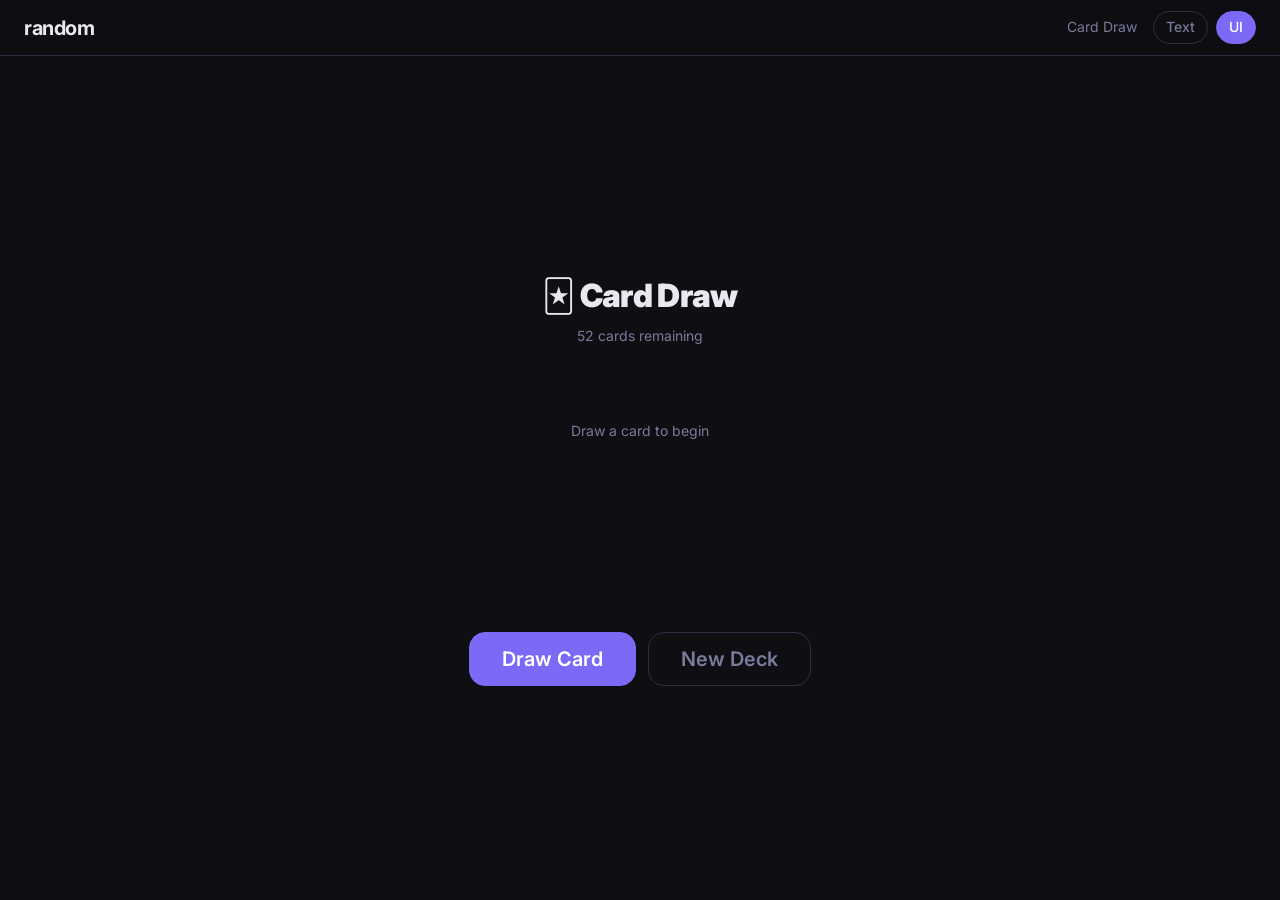
==== card/ui/index.html @ 37207c58 "feat(let-dice): init" ====
<!DOCTYPE html>
<html lang="en">
<head>
  <meta charset="UTF-8">
  <meta name="viewport" content="width=device-width, initial-scale=1.0">
  <title>Card Draw — random</title>
  <link rel="stylesheet" href="../../shared/style.css">
  <style>
    /* ---- Playing Card ---- */
    .card-hand {
      display: flex;
      align-items: flex-start;
      justify-content: center;
      min-height: 180px;
      padding: var(--space-4) 40px;
      position: relative;
    }

    .playing-card {
      width: 100px;
      height: 140px;
      background: #f8f8fa;
      border-radius: 10px;
      border: 1px solid #ddd;
      box-shadow: 0 4px 16px rgba(0,0,0,0.35);
      position: relative;
      display: flex;
      flex-direction: column;
      align-items: center;
      justify-content: center;
      font-weight: 700;
      flex-shrink: 0;
      transition: transform 0.2s;
      cursor: default;
    }

    .playing-card:not(:first-child) {
      margin-left: -36px;
    }

    .playing-card:hover {
      transform: translateY(-8px);
      z-index: 10;
    }

    .playing-card.entering {
      animation: card-enter 0.35s cubic-bezier(0.34, 1.56, 0.64, 1) both;
    }

    @keyframes card-enter {
      from { opacity: 0; transform: translateY(-30px) scale(0.9); }
      to   { opacity: 1; transform: translateY(0)    scale(1); }
    }

    .card-corner {
      position: absolute;
      display: flex;
      flex-direction: column;
      align-items: center;
      line-height: 1.1;
      font-size: 0.75rem;
    }

    .card-corner.top-left {
      top: 6px;
      left: 7px;
    }

    .card-corner.bottom-right {
      bottom: 6px;
      right: 7px;
      transform: rotate(180deg);
    }

    .card-rank {
      font-size: 0.85rem;
      font-weight: 900;
    }

    .card-center {
      font-size: 2rem;
      line-height: 1;
    }

    .playing-card.red {
      color: #dc2626;
    }

    .playing-card.black {
      color: #111;
    }

    /* Placeholder when no cards */
    .no-cards {
      color: var(--color-text-muted);
      font-size: var(--font-size-sm);
      text-align: center;
      width: 100%;
      padding: var(--space-8);
    }

    /* Remaining count */
    .deck-info {
      font-size: var(--font-size-sm);
      color: var(--color-text-muted);
      text-align: center;
    }
  </style>
</head>
<body>

  <div id="nav-placeholder" data-tool="card" data-mode="ui"></div>
  <script src="../../shared/nav.js"></script>

  <main class="page" style="gap:var(--space-6);">

    <div class="tool-header animate-reveal">
      <h1>🃏 Card Draw</h1>
      <p id="deckInfo" class="deck-info">52 cards remaining</p>
    </div>

    <!-- Hand display -->
    <div class="card-hand animate-reveal" id="cardHand">
      <div class="no-cards">Draw a card to begin</div>
    </div>

    <!-- Last drawn -->
    <div class="result-display animate-reveal" id="lastDrawn"
         style="font-size:clamp(1.2rem,4vw,2rem);text-align:center;min-height:2rem;"
         aria-live="polite"></div>

    <!-- Buttons -->
    <div style="display:flex;gap:var(--space-3);" class="animate-reveal">
      <button id="drawBtn"  class="btn btn-primary btn-large">Draw Card</button>
      <button id="resetBtn" class="btn btn-ghost btn-large">New Deck</button>
    </div>

  </main>

  <script>
    const RANKS  = ['A','2','3','4','5','6','7','8','9','10','J','Q','K'];
    const RANKS_FULL = ['Ace','2','3','4','5','6','7','8','9','10','Jack','Queen','King'];
    const SUITS  = [
      { name: 'Spades',   sym: '♠', color: 'black' },
      { name: 'Hearts',   sym: '♥', color: 'red'   },
      { name: 'Diamonds', sym: '♦', color: 'red'   },
      { name: 'Clubs',    sym: '♣', color: 'black' },
    ];

    let deck   = [];
    let hand   = [];

    const handEl     = document.getElementById('cardHand');
    const drawBtn    = document.getElementById('drawBtn');
    const resetBtn   = document.getElementById('resetBtn');
    const lastDrawn  = document.getElementById('lastDrawn');
    const deckInfo   = document.getElementById('deckInfo');

    function shuffle(arr) {
      for (let i = arr.length - 1; i > 0; i--) {
        const j = Math.floor(Math.random() * (i + 1));
        [arr[i], arr[j]] = [arr[j], arr[i]];
      }
      return arr;
    }

    function newDeck() {
      deck = [];
      for (const suit of SUITS) {
        for (let r = 0; r < RANKS.length; r++) {
          deck.push({ rank: RANKS[r], rankFull: RANKS_FULL[r], suit });
        }
      }
      shuffle(deck);
      hand = [];
      renderHand();
      updateUI();
    }

    function renderHand() {
      if (hand.length === 0) {
        handEl.innerHTML = '<div class="no-cards">Draw a card to begin</div>';
        return;
      }
      handEl.innerHTML = '';
      hand.forEach((card, i) => {
        const el = document.createElement('div');
        el.className = `playing-card ${card.suit.color}`;
        if (i === hand.length - 1) el.classList.add('entering');
        el.innerHTML = `
          <div class="card-corner top-left">
            <span class="card-rank">${card.rank}</span>
            <span>${card.suit.sym}</span>
          </div>
          <div class="card-center">${card.suit.sym}</div>
          <div class="card-corner bottom-right">
            <span class="card-rank">${card.rank}</span>
            <span>${card.suit.sym}</span>
          </div>
        `;
        handEl.appendChild(el);
      });
    }

    function updateUI() {
      deckInfo.textContent = `${deck.length} card${deck.length !== 1 ? 's' : ''} remaining`;
      const maxHand = 5;
      if (deck.length === 0) {
        drawBtn.textContent = 'Deck empty!';
        drawBtn.disabled = true;
      } else if (hand.length >= maxHand) {
        drawBtn.textContent = 'Hand full — New Deck';
        drawBtn.disabled = false;
        drawBtn.onclick = () => { newDeck(); drawBtn.onclick = draw; };
      } else {
        drawBtn.textContent = 'Draw Card';
        drawBtn.disabled = false;
        drawBtn.onclick = draw;
      }
    }

    function draw() {
      if (deck.length === 0) return;
      if (hand.length >= 5) { newDeck(); return; }

      const card = deck.pop();
      hand.push(card);
      renderHand();

      lastDrawn.style.color = card.suit.color === 'red'
        ? 'var(--color-danger)'
        : 'var(--color-text)';
      lastDrawn.classList.remove('animate-reveal');
      void lastDrawn.offsetWidth;
      lastDrawn.classList.add('animate-reveal');
      lastDrawn.textContent = `${card.rankFull} of ${card.suit.name}`;

      updateUI();
    }

    drawBtn.addEventListener('click', draw);
    resetBtn.addEventListener('click', () => { newDeck(); });

    newDeck();
  </script>

</body>
</html>
---- shared/style.css ----
/* =============================================
   random — shared design system
   Dark-only theme
   ============================================= */

@import url('https://fonts.googleapis.com/css2?family=Inter:wght@400;500;700;900&display=swap');

/* ---- CSS Custom Properties ---- */
:root {
  --color-bg:           #0f0f13;
  --color-surface:      #1a1a24;
  --color-surface-2:    #252535;
  --color-border:       #2e2e42;
  --color-accent:       #7c6af7;
  --color-accent-glow:  rgba(124, 106, 247, 0.25);
  --color-accent-2:     #f7a26a;
  --color-text:         #e8e8f0;
  --color-text-muted:   #7a7a9a;
  --color-success:      #6af7a2;
  --color-warning:      #f7e76a;
  --color-danger:       #f76a6a;

  --space-1: 0.25rem;
  --space-2: 0.5rem;
  --space-3: 0.75rem;
  --space-4: 1rem;
  --space-6: 1.5rem;
  --space-8: 2rem;
  --space-12: 3rem;
  --space-16: 4rem;

  --radius-sm: 6px;
  --radius-md: 12px;
  --radius-lg: 16px;
  --radius-full: 9999px;

  --font-size-xs:   0.75rem;
  --font-size-sm:   0.875rem;
  --font-size-base: 1rem;
  --font-size-lg:   1.25rem;
  --font-size-xl:   1.5rem;
  --font-size-2xl:  2rem;
  --font-size-3xl:  3rem;
  --font-size-hero: clamp(3rem, 10vw, 6rem);
}

/* ---- Reset & Base ---- */
*, *::before, *::after {
  box-sizing: border-box;
  margin: 0;
  padding: 0;
}

html {
  font-size: 16px;
  -webkit-font-smoothing: antialiased;
}

body {
  font-family: 'Inter', system-ui, -apple-system, sans-serif;
  background: var(--color-bg);
  color: var(--color-text);
  line-height: 1.6;
  min-height: 100vh;
}

a {
  color: var(--color-accent);
  text-decoration: none;
}

a:hover {
  text-decoration: underline;
}

/* ---- Navigation Bar ---- */
.nav-bar {
  position: sticky;
  top: 0;
  z-index: 100;
  height: 56px;
  background: rgba(15, 15, 19, 0.85);
  backdrop-filter: blur(12px);
  -webkit-backdrop-filter: blur(12px);
  border-bottom: 1px solid var(--color-border);
  display: flex;
  align-items: center;
  padding: 0 var(--space-6);
  gap: var(--space-4);
}

.nav-logo {
  font-weight: 700;
  font-size: var(--font-size-lg);
  color: var(--color-text);
  letter-spacing: -0.02em;
  margin-right: auto;
}

.nav-logo:hover {
  text-decoration: none;
  color: var(--color-accent);
}

.nav-tool {
  font-size: var(--font-size-sm);
  color: var(--color-text-muted);
  display: none;
}

@media (min-width: 480px) {
  .nav-tool { display: block; }
}

.nav-links {
  display: flex;
  gap: var(--space-2);
}

.nav-link {
  font-size: var(--font-size-sm);
  font-weight: 500;
  padding: var(--space-1) var(--space-3);
  border-radius: var(--radius-full);
  border: 1px solid var(--color-border);
  color: var(--color-text-muted);
  transition: all 0.2s;
}

.nav-link:hover {
  border-color: var(--color-accent);
  color: var(--color-text);
  text-decoration: none;
}

.nav-link--active {
  background: var(--color-accent);
  border-color: var(--color-accent);
  color: #fff;
}

.nav-link--active:hover {
  color: #fff;
}

/* ---- Buttons ---- */
.btn {
  display: inline-flex;
  align-items: center;
  justify-content: center;
  gap: var(--space-2);
  padding: var(--space-3) var(--space-6);
  border-radius: var(--radius-md);
  border: 1px solid transparent;
  font-size: var(--font-size-base);
  font-weight: 600;
  font-family: inherit;
  cursor: pointer;
  transition: all 0.2s;
  line-height: 1;
  white-space: nowrap;
}

.btn:disabled {
  opacity: 0.45;
  cursor: not-allowed;
  transform: none !important;
  box-shadow: none !important;
}

.btn-primary {
  background: var(--color-accent);
  color: #fff;
  border-color: var(--color-accent);
}

.btn-primary:hover:not(:disabled) {
  filter: brightness(1.15);
  transform: translateY(-2px);
  box-shadow: 0 6px 20px var(--color-accent-glow);
}

.btn-primary:active:not(:disabled) {
  transform: translateY(0);
  box-shadow: none;
}

.btn-ghost {
  background: transparent;
  color: var(--color-text-muted);
  border-color: var(--color-border);
}

.btn-ghost:hover:not(:disabled) {
  border-color: var(--color-accent);
  color: var(--color-text);
  background: var(--color-surface);
}

.btn-large {
  font-size: var(--font-size-lg);
  padding: var(--space-4) var(--space-8);
  border-radius: var(--radius-lg);
}

/* ---- Cards ---- */
.card {
  background: var(--color-surface);
  border: 1px solid var(--color-border);
  border-radius: var(--radius-lg);
  padding: var(--space-8);
}

/* ---- Result Display ---- */
.result-display {
  font-size: var(--font-size-hero);
  font-weight: 900;
  color: var(--color-accent);
  letter-spacing: -0.03em;
  line-height: 1;
  text-align: center;
}

/* ---- Badge ---- */
.badge {
  display: inline-flex;
  align-items: center;
  font-size: var(--font-size-xs);
  font-weight: 500;
  padding: var(--space-1) var(--space-3);
  border-radius: var(--radius-full);
  background: var(--color-surface-2);
  color: var(--color-text-muted);
  border: 1px solid var(--color-border);
}

/* ---- Layout Helpers ---- */
.page {
  max-width: 640px;
  margin: 0 auto;
  padding: var(--space-8) var(--space-6);
  display: flex;
  flex-direction: column;
  align-items: center;
  gap: var(--space-6);
  min-height: calc(100vh - 56px);
  justify-content: center;
}

.page-wide {
  max-width: 960px;
  margin: 0 auto;
  padding: var(--space-8) var(--space-6);
}

/* ---- Animations ---- */
@keyframes fadeInUp {
  from {
    opacity: 0;
    transform: translateY(16px);
  }
  to {
    opacity: 1;
    transform: translateY(0);
  }
}

@keyframes spin {
  to { transform: rotate(360deg); }
}

.animate-reveal {
  animation: fadeInUp 0.4s ease-out both;
}

/* ---- History list ---- */
.history-list {
  list-style: none;
  display: flex;
  flex-wrap: wrap;
  gap: var(--space-2);
  justify-content: center;
}

.history-list li {
  font-family: 'Courier New', monospace;
  font-size: var(--font-size-sm);
  color: var(--color-text-muted);
  background: var(--color-surface-2);
  padding: var(--space-1) var(--space-3);
  border-radius: var(--radius-full);
  border: 1px solid var(--color-border);
}

/* ---- Divider ---- */
.divider {
  width: 100%;
  height: 1px;
  background: var(--color-border);
}

/* ---- Input ---- */
input[type="range"] {
  -webkit-appearance: none;
  appearance: none;
  width: 100%;
  height: 6px;
  background: var(--color-surface-2);
  border-radius: var(--radius-full);
  outline: none;
}

input[type="range"]::-webkit-slider-thumb {
  -webkit-appearance: none;
  appearance: none;
  width: 18px;
  height: 18px;
  border-radius: 50%;
  background: var(--color-accent);
  cursor: pointer;
  box-shadow: 0 0 0 3px var(--color-accent-glow);
}

input[type="number"],
input[type="text"],
textarea {
  background: var(--color-surface-2);
  border: 1px solid var(--color-border);
  border-radius: var(--radius-sm);
  color: var(--color-text);
  font-family: inherit;
  font-size: var(--font-size-sm);
  padding: var(--space-2) var(--space-3);
  outline: none;
  transition: border-color 0.2s;
}

input[type="number"]:focus,
input[type="text"]:focus,
textarea:focus {
  border-color: var(--color-accent);
}

/* ---- Checkbox ---- */
input[type="checkbox"] {
  accent-color: var(--color-accent);
  width: 16px;
  height: 16px;
  cursor: pointer;
}

/* ---- Select ---- */
select {
  background: var(--color-surface-2);
  border: 1px solid var(--color-border);
  border-radius: var(--radius-sm);
  color: var(--color-text);
  font-family: inherit;
  font-size: var(--font-size-sm);
  padding: var(--space-2) var(--space-3);
  outline: none;
  cursor: pointer;
}

select:focus {
  border-color: var(--color-accent);
}

/* ---- Tool page header ---- */
.tool-header {
  text-align: center;
}

.tool-header h1 {
  font-size: var(--font-size-2xl);
  font-weight: 900;
  letter-spacing: -0.02em;
  margin-bottom: var(--space-1);
}

.tool-header p {
  color: var(--color-text-muted);
  font-size: var(--font-size-sm);
}
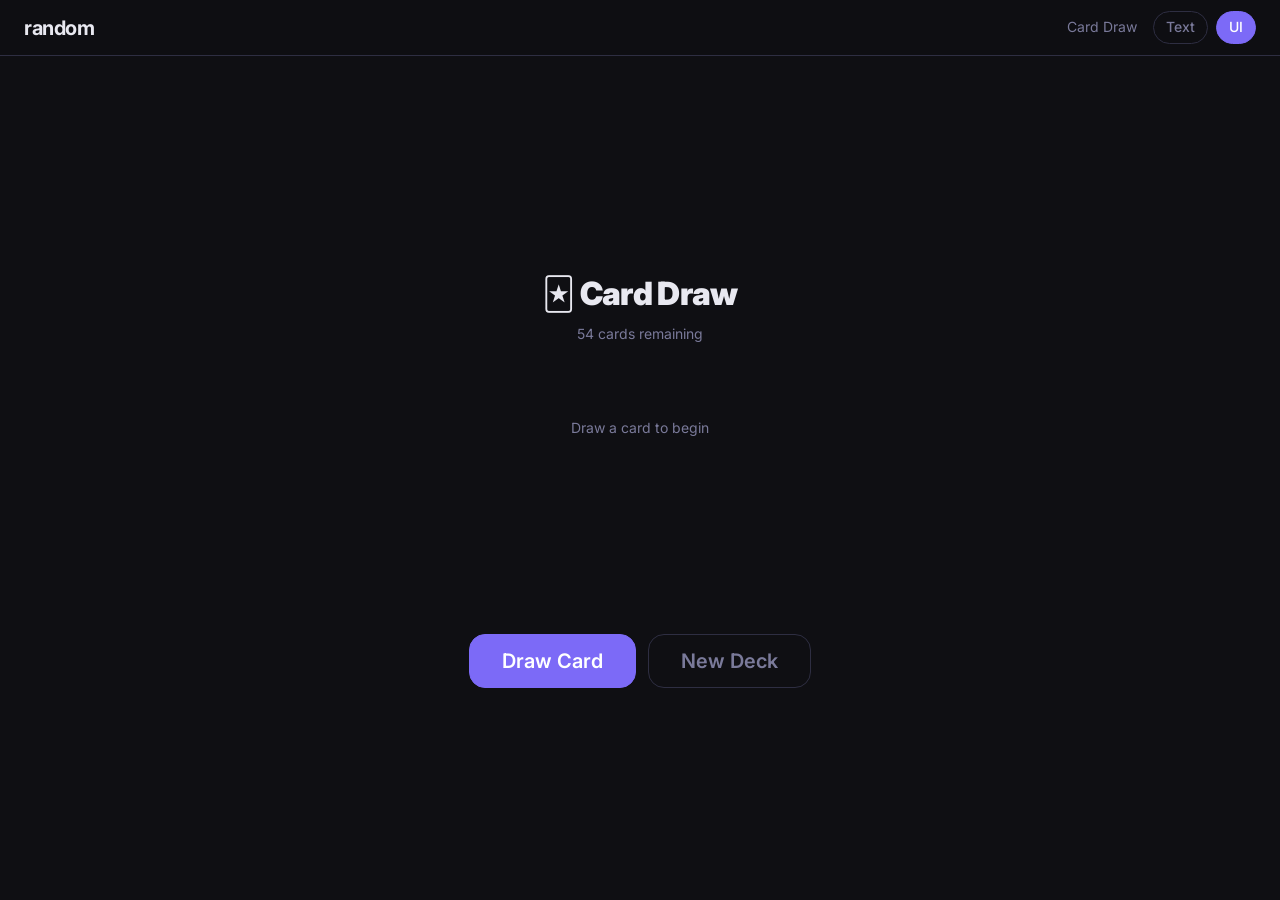
==== commit 9a08f8e9: "fix(card): fixD" ====
--- a/card/ui/index.html
+++ b/card/ui/index.html
@@ -6,12 +6,12 @@
   <title>Card Draw — random</title>
   <link rel="stylesheet" href="../../shared/style.css">
   <style>
-    /* ---- Playing Card ---- */
+    /* ---- Playing Card base ---- */
     .card-hand {
       display: flex;
       align-items: flex-start;
       justify-content: center;
-      min-height: 180px;
+      min-height: 185px;
       padding: var(--space-4) 40px;
       position: relative;
     }
@@ -19,19 +19,16 @@
     .playing-card {
       width: 100px;
       height: 140px;
-      background: #f8f8fa;
+      background: #f0eff5;
       border-radius: 10px;
-      border: 1px solid #ddd;
-      box-shadow: 0 4px 16px rgba(0,0,0,0.35);
+      border: 1px solid #ccc;
+      box-shadow: 0 4px 16px rgba(0,0,0,0.4);
       position: relative;
-      display: flex;
-      flex-direction: column;
-      align-items: center;
-      justify-content: center;
-      font-weight: 700;
+      overflow: hidden;
       flex-shrink: 0;
       transition: transform 0.2s;
       cursor: default;
+      user-select: none;
     }
 
     .playing-card:not(:first-child) {
@@ -39,7 +36,7 @@
     }
 
     .playing-card:hover {
-      transform: translateY(-8px);
+      transform: translateY(-10px);
       z-index: 10;
     }
 
@@ -48,49 +45,127 @@
     }
 
     @keyframes card-enter {
-      from { opacity: 0; transform: translateY(-30px) scale(0.9); }
+      from { opacity: 0; transform: translateY(-30px) scale(0.88); }
       to   { opacity: 1; transform: translateY(0)    scale(1); }
     }
 
+    /* Corners */
     .card-corner {
       position: absolute;
       display: flex;
       flex-direction: column;
       align-items: center;
-      line-height: 1.1;
-      font-size: 0.75rem;
+      line-height: 1.15;
     }
 
     .card-corner.top-left {
-      top: 6px;
-      left: 7px;
+      top: 5px;
+      left: 6px;
     }
 
     .card-corner.bottom-right {
-      bottom: 6px;
-      right: 7px;
+      bottom: 5px;
+      right: 6px;
       transform: rotate(180deg);
     }
 
     .card-rank {
-      font-size: 0.85rem;
+      font-size: 0.82rem;
       font-weight: 900;
-    }
-
-    .card-center {
+      line-height: 1;
+    }
+
+    .card-suit-corner {
+      font-size: 0.65rem;
+      line-height: 1;
+    }
+
+    /* ---- Number cards: pip flex center ---- */
+    .card-pips {
+      position: absolute;
+      inset: 22px 10px 22px 10px;
+      display: flex;
+      flex-wrap: wrap;
+      align-content: space-around;
+      justify-content: space-around;
+      gap: 1px;
+    }
+
+    .pip-sym {
+      font-size: 0.72rem;
+      line-height: 1;
+      flex: 0 0 auto;
+    }
+
+    /* ---- Face cards: themed art box ---- */
+    .card-face-art {
+      position: absolute;
+      inset: 22px 8px 22px 8px;
+      border-radius: 6px;
+      display: flex;
+      flex-direction: column;
+      align-items: center;
+      justify-content: center;
+      gap: 2px;
+      font-size: 0.55rem;
+      font-weight: 700;
+      letter-spacing: 0.03em;
+    }
+
+    .face-icon {
       font-size: 2rem;
       line-height: 1;
     }
 
-    .playing-card.red {
-      color: #dc2626;
-    }
-
-    .playing-card.black {
-      color: #111;
-    }
-
-    /* Placeholder when no cards */
+    .face-title {
+      font-size: 0.45rem;
+      text-transform: uppercase;
+      letter-spacing: 0.12em;
+      font-weight: 900;
+      opacity: 0.75;
+      margin-top: 1px;
+    }
+
+    /* Ace: large centered suit */
+    .card-ace-center {
+      position: absolute;
+      inset: 0;
+      display: flex;
+      align-items: center;
+      justify-content: center;
+      font-size: 2.8rem;
+      line-height: 1;
+    }
+
+    /* Color classes */
+    .playing-card.red  { color: #c41a1a; }
+    .playing-card.black{ color: #1a1a1a; }
+
+    /* Face card bg tint matching theme */
+    .playing-card.red .card-face-art {
+      background: linear-gradient(160deg, rgba(220,60,60,0.08) 0%, rgba(220,60,60,0.02) 100%);
+      border: 1px solid rgba(220,60,60,0.18);
+    }
+
+    .playing-card.black .card-face-art {
+      background: linear-gradient(160deg, rgba(80,80,120,0.10) 0%, rgba(80,80,120,0.02) 100%);
+      border: 1px solid rgba(80,80,120,0.18);
+    }
+
+    /* ---- Joker card ---- */
+    .playing-card.joker {
+      background: linear-gradient(145deg, #1a1a2e, #252545);
+      color: #e8d860;
+      border-color: #4a4a7a;
+    }
+
+    .playing-card.joker .card-rank { color: #e8d860; }
+    .playing-card.joker .card-face-art {
+      background: rgba(232,216,96,0.06);
+      border: 1px solid rgba(232,216,96,0.2);
+    }
+
+    /* Placeholder */
     .no-cards {
       color: var(--color-text-muted);
       font-size: var(--font-size-sm);
@@ -99,7 +174,6 @@
       padding: var(--space-8);
     }
 
-    /* Remaining count */
     .deck-info {
       font-size: var(--font-size-sm);
       color: var(--color-text-muted);
@@ -116,7 +190,7 @@
 
     <div class="tool-header animate-reveal">
       <h1>🃏 Card Draw</h1>
-      <p id="deckInfo" class="deck-info">52 cards remaining</p>
+      <p id="deckInfo" class="deck-info">54 cards remaining</p>
     </div>
 
     <!-- Hand display -->
@@ -126,7 +200,7 @@
 
     <!-- Last drawn -->
     <div class="result-display animate-reveal" id="lastDrawn"
-         style="font-size:clamp(1.2rem,4vw,2rem);text-align:center;min-height:2rem;"
+         style="font-size:clamp(1.1rem,4vw,1.8rem);text-align:center;min-height:2rem;"
          aria-live="polite"></div>
 
     <!-- Buttons -->
@@ -138,23 +212,39 @@
   </main>
 
   <script>
+    // Full 54-card deck including 2 jokers
     const RANKS  = ['A','2','3','4','5','6','7','8','9','10','J','Q','K'];
-    const RANKS_FULL = ['Ace','2','3','4','5','6','7','8','9','10','Jack','Queen','King'];
-    const SUITS  = [
-      { name: 'Spades',   sym: '♠', color: 'black' },
-      { name: 'Hearts',   sym: '♥', color: 'red'   },
-      { name: 'Diamonds', sym: '♦', color: 'red'   },
-      { name: 'Clubs',    sym: '♣', color: 'black' },
+    const RANKS_FULL = {
+      'A':'Ace','2':'2','3':'3','4':'4','5':'5','6':'6','7':'7',
+      '8':'8','9':'9','10':'10','J':'Jack','Q':'Queen','K':'King',
+    };
+    const SUITS = [
+      { name:'Spades',   sym:'♠', color:'black' },
+      { name:'Hearts',   sym:'♥', color:'red'   },
+      { name:'Diamonds', sym:'♦', color:'red'   },
+      { name:'Clubs',    sym:'♣', color:'black' },
     ];
 
-    let deck   = [];
-    let hand   = [];
-
-    const handEl     = document.getElementById('cardHand');
-    const drawBtn    = document.getElementById('drawBtn');
-    const resetBtn   = document.getElementById('resetBtn');
-    const lastDrawn  = document.getElementById('lastDrawn');
-    const deckInfo   = document.getElementById('deckInfo');
+    // Number of pips per rank (simple count — flexbox handles spacing)
+    const PIP_COUNTS = {
+      '2':2,'3':3,'4':4,'5':5,'6':6,'7':7,'8':8,'9':9,'10':10,
+    };
+
+    // Face card definitions
+    const FACE_ART = {
+      'J': { icon:'♞', title:'Jack' },
+      'Q': { icon:'♛', title:'Queen' },
+      'K': { icon:'♚', title:'King' },
+    };
+
+    let deck = [];
+    let hand = [];
+
+    const handEl    = document.getElementById('cardHand');
+    const drawBtn   = document.getElementById('drawBtn');
+    const resetBtn  = document.getElementById('resetBtn');
+    const lastDrawn = document.getElementById('lastDrawn');
+    const deckInfo  = document.getElementById('deckInfo');
 
     function shuffle(arr) {
       for (let i = arr.length - 1; i > 0; i--) {
@@ -167,16 +257,97 @@
     function newDeck() {
       deck = [];
       for (const suit of SUITS) {
-        for (let r = 0; r < RANKS.length; r++) {
-          deck.push({ rank: RANKS[r], rankFull: RANKS_FULL[r], suit });
+        for (const rank of RANKS) {
+          deck.push({ rank, rankFull: RANKS_FULL[rank], suit, type: 'number' });
         }
       }
+      // Add 2 jokers
+      deck.push({ rank:'★', rankFull:'Joker', suit:{ name:'', sym:'', color:'joker' }, type:'joker', label:'Red Joker' });
+      deck.push({ rank:'★', rankFull:'Joker', suit:{ name:'', sym:'', color:'joker' }, type:'joker', label:'Black Joker' });
       shuffle(deck);
       hand = [];
       renderHand();
       updateUI();
     }
 
+    function buildCardHTML(card) {
+      const rank = card.rank;
+
+      if (card.type === 'joker') {
+        return `
+          <div class="card-corner top-left">
+            <span class="card-rank" style="color:#e8d860">★</span>
+          </div>
+          <div class="card-face-art">
+            <span class="face-icon">🃏</span>
+            <span class="face-title" style="color:#e8d860">Joker</span>
+          </div>
+          <div class="card-corner bottom-right">
+            <span class="card-rank" style="color:#e8d860">★</span>
+          </div>
+        `;
+      }
+
+      const sym = card.suit.sym;
+
+      // Ace: large centered suit symbol
+      if (rank === 'A') {
+        return `
+          <div class="card-corner top-left">
+            <span class="card-rank">${rank}</span>
+            <span class="card-suit-corner">${sym}</span>
+          </div>
+          <div class="card-ace-center">${sym}</div>
+          <div class="card-corner bottom-right">
+            <span class="card-rank">${rank}</span>
+            <span class="card-suit-corner">${sym}</span>
+          </div>
+        `;
+      }
+
+      // Face cards: J, Q, K
+      if (FACE_ART[rank]) {
+        const art = FACE_ART[rank];
+        return `
+          <div class="card-corner top-left">
+            <span class="card-rank">${rank}</span>
+            <span class="card-suit-corner">${sym}</span>
+          </div>
+          <div class="card-face-art">
+            <span class="face-icon">${art.icon}</span>
+            <span class="face-title">${art.title}</span>
+            <span style="font-size:0.7rem;margin-top:2px;">${sym}</span>
+          </div>
+          <div class="card-corner bottom-right">
+            <span class="card-rank">${rank}</span>
+            <span class="card-suit-corner">${sym}</span>
+          </div>
+        `;
+      }
+
+      // Number cards: pip flex layout
+      const count = PIP_COUNTS[rank];
+      let pipsHTML = '';
+      if (count) {
+        const pipElems = Array(count).fill(`<span class="pip-sym">${sym}</span>`).join('');
+        pipsHTML = `<div class="card-pips">${pipElems}</div>`;
+      } else {
+        pipsHTML = `<div class="card-ace-center" style="font-size:1.8rem;">${sym}</div>`;
+      }
+
+      return `
+        <div class="card-corner top-left">
+          <span class="card-rank">${rank}</span>
+          <span class="card-suit-corner">${sym}</span>
+        </div>
+        ${pipsHTML}
+        <div class="card-corner bottom-right">
+          <span class="card-rank">${rank}</span>
+          <span class="card-suit-corner">${sym}</span>
+        </div>
+      `;
+    }
+
     function renderHand() {
       if (hand.length === 0) {
         handEl.innerHTML = '<div class="no-cards">Draw a card to begin</div>';
@@ -185,33 +356,23 @@
       handEl.innerHTML = '';
       hand.forEach((card, i) => {
         const el = document.createElement('div');
-        el.className = `playing-card ${card.suit.color}`;
+        el.className = `playing-card ${card.suit.color === 'joker' ? 'joker' : card.suit.color}`;
         if (i === hand.length - 1) el.classList.add('entering');
-        el.innerHTML = `
-          <div class="card-corner top-left">
-            <span class="card-rank">${card.rank}</span>
-            <span>${card.suit.sym}</span>
-          </div>
-          <div class="card-center">${card.suit.sym}</div>
-          <div class="card-corner bottom-right">
-            <span class="card-rank">${card.rank}</span>
-            <span>${card.suit.sym}</span>
-          </div>
-        `;
+        el.style.zIndex = i;
+        el.innerHTML = buildCardHTML(card);
         handEl.appendChild(el);
       });
     }
 
     function updateUI() {
       deckInfo.textContent = `${deck.length} card${deck.length !== 1 ? 's' : ''} remaining`;
-      const maxHand = 5;
       if (deck.length === 0) {
         drawBtn.textContent = 'Deck empty!';
         drawBtn.disabled = true;
-      } else if (hand.length >= maxHand) {
-        drawBtn.textContent = 'Hand full — New Deck';
+      } else if (hand.length >= 5) {
+        drawBtn.textContent = 'New Hand';
         drawBtn.disabled = false;
-        drawBtn.onclick = () => { newDeck(); drawBtn.onclick = draw; };
+        drawBtn.onclick = () => { hand = []; renderHand(); updateUI(); drawBtn.onclick = draw; };
       } else {
         drawBtn.textContent = 'Draw Card';
         drawBtn.disabled = false;
@@ -221,25 +382,31 @@
 
     function draw() {
       if (deck.length === 0) return;
-      if (hand.length >= 5) { newDeck(); return; }
+      if (hand.length >= 5) { hand = []; renderHand(); updateUI(); return; }
 
       const card = deck.pop();
       hand.push(card);
       renderHand();
 
+      const label = card.type === 'joker'
+        ? (card.label || 'Joker')
+        : `${card.rankFull} of ${card.suit.name}`;
+
       lastDrawn.style.color = card.suit.color === 'red'
         ? 'var(--color-danger)'
-        : 'var(--color-text)';
+        : card.suit.color === 'joker'
+          ? '#e8d860'
+          : 'var(--color-text)';
       lastDrawn.classList.remove('animate-reveal');
       void lastDrawn.offsetWidth;
       lastDrawn.classList.add('animate-reveal');
-      lastDrawn.textContent = `${card.rankFull} of ${card.suit.name}`;
+      lastDrawn.textContent = label;
 
       updateUI();
     }
 
     drawBtn.addEventListener('click', draw);
-    resetBtn.addEventListener('click', () => { newDeck(); });
+    resetBtn.addEventListener('click', newDeck);
 
     newDeck();
   </script>
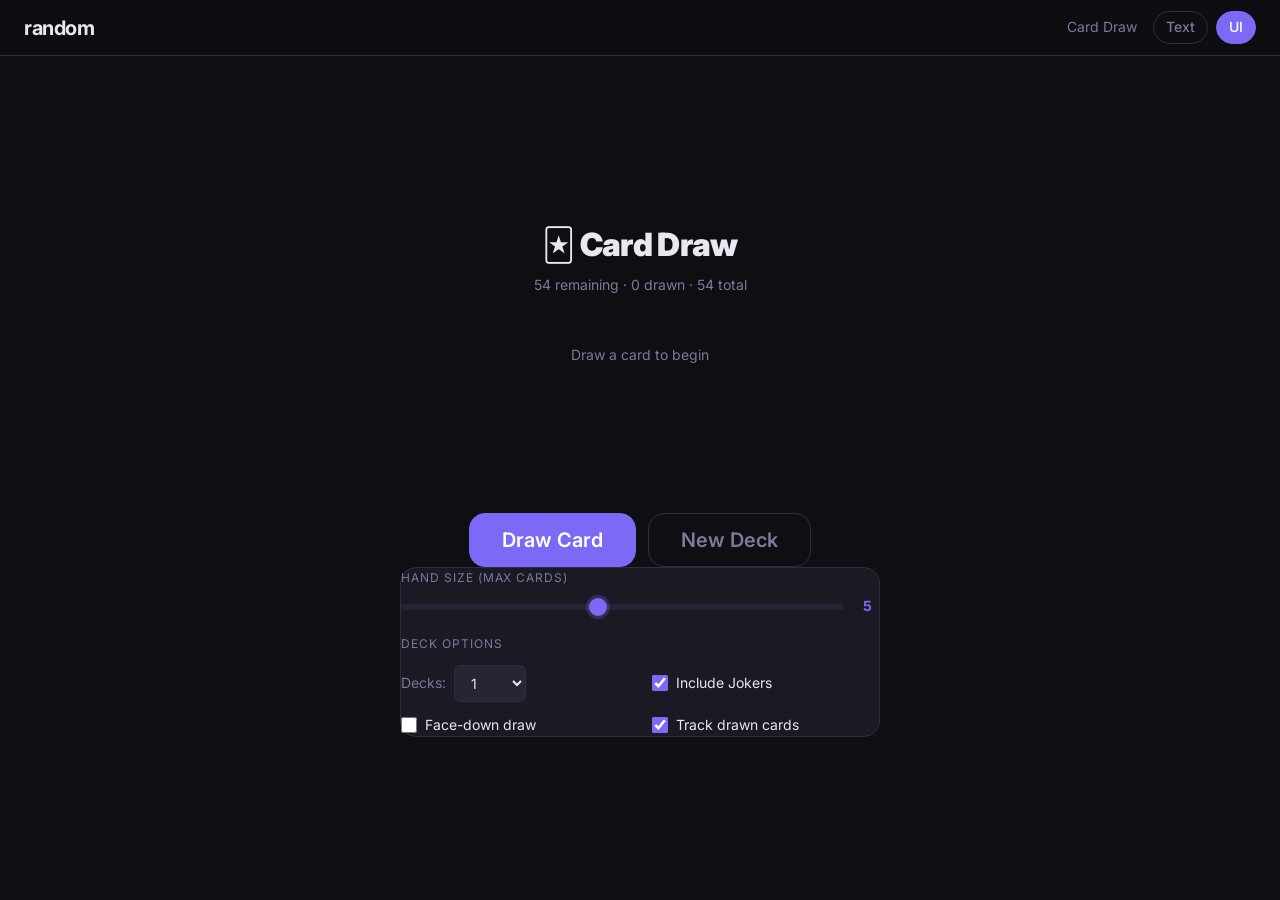
==== commit 3c04c351: "fix(card): fixD" ====
--- a/card/ui/index.html
+++ b/card/ui/index.html
@@ -14,6 +14,8 @@
       min-height: 185px;
       padding: var(--space-4) 40px;
       position: relative;
+      flex-wrap: wrap;
+      gap: 8px;
     }
 
     .playing-card {
@@ -31,8 +33,10 @@
       user-select: none;
     }
 
-    .playing-card:not(:first-child) {
-      margin-left: -36px;
+    /* No overlap when wrapping (large hands) */
+    @media (max-width: 540px) {
+      .card-hand { gap: 4px; }
+      .playing-card { width: 76px; height: 107px; }
     }
 
     .playing-card:hover {
@@ -57,28 +61,11 @@
       align-items: center;
       line-height: 1.15;
     }
-
-    .card-corner.top-left {
-      top: 5px;
-      left: 6px;
-    }
-
-    .card-corner.bottom-right {
-      bottom: 5px;
-      right: 6px;
-      transform: rotate(180deg);
-    }
-
-    .card-rank {
-      font-size: 0.82rem;
-      font-weight: 900;
-      line-height: 1;
-    }
-
-    .card-suit-corner {
-      font-size: 0.65rem;
-      line-height: 1;
-    }
+    .card-corner.top-left    { top: 5px; left: 6px; }
+    .card-corner.bottom-right { bottom: 5px; right: 6px; transform: rotate(180deg); }
+
+    .card-rank        { font-size: 0.82rem; font-weight: 900; line-height: 1; }
+    .card-suit-corner { font-size: 0.65rem; line-height: 1; }
 
     /* ---- Number cards: pip flex center ---- */
     .card-pips {
@@ -90,12 +77,7 @@
       justify-content: space-around;
       gap: 1px;
     }
-
-    .pip-sym {
-      font-size: 0.72rem;
-      line-height: 1;
-      flex: 0 0 auto;
-    }
+    .pip-sym { font-size: 0.72rem; line-height: 1; flex: 0 0 auto; }
 
     /* ---- Face cards: themed art box ---- */
     .card-face-art {
@@ -107,24 +89,9 @@
       align-items: center;
       justify-content: center;
       gap: 2px;
-      font-size: 0.55rem;
-      font-weight: 700;
-      letter-spacing: 0.03em;
-    }
-
-    .face-icon {
-      font-size: 2rem;
-      line-height: 1;
-    }
-
-    .face-title {
-      font-size: 0.45rem;
-      text-transform: uppercase;
-      letter-spacing: 0.12em;
-      font-weight: 900;
-      opacity: 0.75;
-      margin-top: 1px;
-    }
+    }
+    .face-icon  { font-size: 2rem; line-height: 1; }
+    .face-title { font-size: 0.45rem; text-transform: uppercase; letter-spacing: 0.12em; font-weight: 900; opacity: 0.75; margin-top: 1px; }
 
     /* Ace: large centered suit */
     .card-ace-center {
@@ -138,15 +105,13 @@
     }
 
     /* Color classes */
-    .playing-card.red  { color: #c41a1a; }
-    .playing-card.black{ color: #1a1a1a; }
-
-    /* Face card bg tint matching theme */
+    .playing-card.red   { color: #c41a1a; }
+    .playing-card.black { color: #1a1a1a; }
+
     .playing-card.red .card-face-art {
       background: linear-gradient(160deg, rgba(220,60,60,0.08) 0%, rgba(220,60,60,0.02) 100%);
       border: 1px solid rgba(220,60,60,0.18);
     }
-
     .playing-card.black .card-face-art {
       background: linear-gradient(160deg, rgba(80,80,120,0.10) 0%, rgba(80,80,120,0.02) 100%);
       border: 1px solid rgba(80,80,120,0.18);
@@ -158,7 +123,6 @@
       color: #e8d860;
       border-color: #4a4a7a;
     }
-
     .playing-card.joker .card-rank { color: #e8d860; }
     .playing-card.joker .card-face-art {
       background: rgba(232,216,96,0.06);
@@ -174,10 +138,63 @@
       padding: var(--space-8);
     }
 
-    .deck-info {
+    .deck-info { font-size: var(--font-size-sm); color: var(--color-text-muted); text-align: center; }
+
+    /* ---- Options card ---- */
+    .options-card {
+      background: var(--color-surface);
+      border: 1px solid var(--color-border);
+      border-radius: var(--radius-lg);
+      padding: var(--space-5) var(--space-6);
+      width: 100%;
+      max-width: 480px;
+      display: flex;
+      flex-direction: column;
+      gap: var(--space-4);
+    }
+
+    .options-label {
+      font-size: var(--font-size-xs);
+      text-transform: uppercase;
+      letter-spacing: 0.08em;
+      color: var(--color-text-muted);
+      margin-bottom: var(--space-1);
+    }
+
+    .options-grid {
+      display: grid;
+      grid-template-columns: 1fr 1fr;
+      gap: var(--space-3) var(--space-6);
+    }
+
+    .opt-row {
+      display: flex;
+      align-items: center;
+      gap: var(--space-2);
       font-size: var(--font-size-sm);
+    }
+
+    .opt-row label { color: var(--color-text-muted); white-space: nowrap; }
+
+    .hand-size-row {
+      display: flex;
+      align-items: center;
+      gap: var(--space-3);
+    }
+    .hand-size-row input[type="range"] { flex: 1; }
+    .hand-size-row span {
+      font-size: var(--font-size-sm);
+      color: var(--color-accent);
+      font-weight: 700;
+      width: 24px;
+      text-align: center;
+    }
+
+    .options-note {
+      font-size: var(--font-size-xs);
       color: var(--color-text-muted);
-      text-align: center;
+      border-top: 1px solid var(--color-border);
+      padding-top: var(--space-3);
     }
   </style>
 </head>
@@ -186,11 +203,11 @@
   <div id="nav-placeholder" data-tool="card" data-mode="ui"></div>
   <script src="../../shared/nav.js"></script>
 
-  <main class="page" style="gap:var(--space-6);">
+  <main class="page" style="gap:var(--space-5);">
 
     <div class="tool-header animate-reveal">
       <h1>🃏 Card Draw</h1>
-      <p id="deckInfo" class="deck-info">54 cards remaining</p>
+      <p id="deckInfo" class="deck-info">—</p>
     </div>
 
     <!-- Hand display -->
@@ -209,11 +226,57 @@
       <button id="resetBtn" class="btn btn-ghost btn-large">New Deck</button>
     </div>
 
+    <!-- Options -->
+    <div class="options-card animate-reveal">
+
+      <div>
+        <div class="options-label">Hand size (max cards)</div>
+        <div class="hand-size-row" style="margin-top:var(--space-2);">
+          <input type="range" id="handSizeSlider" min="1" max="10" value="5">
+          <span id="handSizeVal">5</span>
+        </div>
+      </div>
+
+      <div>
+        <div class="options-label">Deck options</div>
+        <div class="options-grid" style="margin-top:var(--space-3);">
+
+          <div class="opt-row">
+            <label>Decks:</label>
+            <select id="deckCount" style="width:72px;">
+              <option value="1" selected>1</option>
+              <option value="2">2</option>
+              <option value="3">3</option>
+              <option value="4">4</option>
+            </select>
+          </div>
+
+          <label class="opt-row" style="cursor:pointer;">
+            <input type="checkbox" id="chkJokers" checked>
+            <span>Include Jokers</span>
+          </label>
+
+          <label class="opt-row" style="cursor:pointer;">
+            <input type="checkbox" id="chkReveal">
+            <span>Face-down draw</span>
+          </label>
+
+          <label class="opt-row" style="cursor:pointer;">
+            <input type="checkbox" id="chkTrack" checked>
+            <span>Track drawn cards</span>
+          </label>
+
+        </div>
+      </div>
+
+      <div class="options-note" id="optionsNote"></div>
+
+    </div>
+
   </main>
 
   <script>
-    // Full 54-card deck including 2 jokers
-    const RANKS  = ['A','2','3','4','5','6','7','8','9','10','J','Q','K'];
+    const RANKS      = ['A','2','3','4','5','6','7','8','9','10','J','Q','K'];
     const RANKS_FULL = {
       'A':'Ace','2':'2','3':'3','4':'4','5':'5','6':'6','7':'7',
       '8':'8','9':'9','10':'10','J':'Jack','Q':'Queen','K':'King',
@@ -224,28 +287,38 @@
       { name:'Diamonds', sym:'♦', color:'red'   },
       { name:'Clubs',    sym:'♣', color:'black' },
     ];
-
-    // Number of pips per rank (simple count — flexbox handles spacing)
-    const PIP_COUNTS = {
-      '2':2,'3':3,'4':4,'5':5,'6':6,'7':7,'8':8,'9':9,'10':10,
-    };
-
-    // Face card definitions
-    const FACE_ART = {
-      'J': { icon:'♞', title:'Jack' },
-      'Q': { icon:'♛', title:'Queen' },
-      'K': { icon:'♚', title:'King' },
-    };
-
-    let deck = [];
-    let hand = [];
-
-    const handEl    = document.getElementById('cardHand');
-    const drawBtn   = document.getElementById('drawBtn');
-    const resetBtn  = document.getElementById('resetBtn');
-    const lastDrawn = document.getElementById('lastDrawn');
-    const deckInfo  = document.getElementById('deckInfo');
-
+    const FACE_ART  = { 'J':{ icon:'♞', title:'Jack' }, 'Q':{ icon:'♛', title:'Queen' }, 'K':{ icon:'♚', title:'King' } };
+    const PIP_COUNTS = { '2':2,'3':3,'4':4,'5':5,'6':6,'7':7,'8':8,'9':9,'10':10 };
+
+    // State
+    let deck         = [];
+    let hand         = [];
+    let drawnLog     = []; // tracks all cards drawn from current deck build
+    let mode         = 'draw'; // 'draw' | 'newhand'
+    let faceDownCard = null;   // pending face-down card to flip
+
+    // Options
+    let maxHand     = 5;
+    let deckCount   = 1;
+    let useJokers   = true;
+    let faceDown    = false;
+    let trackDrawn  = true;
+
+    // DOM
+    const handEl          = document.getElementById('cardHand');
+    const drawBtn         = document.getElementById('drawBtn');
+    const resetBtn        = document.getElementById('resetBtn');
+    const lastDrawn       = document.getElementById('lastDrawn');
+    const deckInfo        = document.getElementById('deckInfo');
+    const handSizeSlider  = document.getElementById('handSizeSlider');
+    const handSizeVal     = document.getElementById('handSizeVal');
+    const deckCountSel    = document.getElementById('deckCount');
+    const chkJokers       = document.getElementById('chkJokers');
+    const chkReveal       = document.getElementById('chkReveal');
+    const chkTrack        = document.getElementById('chkTrack');
+    const optionsNote     = document.getElementById('optionsNote');
+
+    /* ---- Deck management ---- */
     function shuffle(arr) {
       for (let i = arr.length - 1; i > 0; i--) {
         const j = Math.floor(Math.random() * (i + 1));
@@ -254,158 +327,245 @@
       return arr;
     }
 
+    function buildDeck() {
+      const cards = [];
+      for (let d = 0; d < deckCount; d++) {
+        for (const suit of SUITS) {
+          for (const rank of RANKS) {
+            cards.push({ rank, rankFull: RANKS_FULL[rank], suit, type: 'regular', id: Math.random() });
+          }
+        }
+        if (useJokers) {
+          cards.push({ rank:'★', rankFull:'Joker', suit:{ name:'', sym:'', color:'joker' }, type:'joker', label:'Red Joker',   id: Math.random() });
+          cards.push({ rank:'★', rankFull:'Joker', suit:{ name:'', sym:'', color:'joker' }, type:'joker', label:'Black Joker', id: Math.random() });
+        }
+      }
+      return shuffle(cards);
+    }
+
     function newDeck() {
-      deck = [];
-      for (const suit of SUITS) {
-        for (const rank of RANKS) {
-          deck.push({ rank, rankFull: RANKS_FULL[rank], suit, type: 'number' });
-        }
-      }
-      // Add 2 jokers
-      deck.push({ rank:'★', rankFull:'Joker', suit:{ name:'', sym:'', color:'joker' }, type:'joker', label:'Red Joker' });
-      deck.push({ rank:'★', rankFull:'Joker', suit:{ name:'', sym:'', color:'joker' }, type:'joker', label:'Black Joker' });
-      shuffle(deck);
-      hand = [];
+      deck        = buildDeck();
+      hand        = [];
+      drawnLog    = [];
+      faceDownCard = null;
+      mode        = 'draw';
       renderHand();
+      setLastDrawn('', '');
       updateUI();
     }
 
-    function buildCardHTML(card) {
+    /* ---- Card HTML builder ---- */
+    function buildCardHTML(card, hidden) {
+      if (hidden) {
+        return `
+          <div style="position:absolute;inset:0;background:linear-gradient(135deg,#252535,#1a1a2e);display:flex;align-items:center;justify-content:center;font-size:1.4rem;color:var(--color-border);">
+            ◈
+          </div>`;
+      }
+
       const rank = card.rank;
 
       if (card.type === 'joker') {
         return `
-          <div class="card-corner top-left">
-            <span class="card-rank" style="color:#e8d860">★</span>
-          </div>
+          <div class="card-corner top-left"><span class="card-rank" style="color:#e8d860">★</span></div>
           <div class="card-face-art">
             <span class="face-icon">🃏</span>
             <span class="face-title" style="color:#e8d860">Joker</span>
           </div>
-          <div class="card-corner bottom-right">
-            <span class="card-rank" style="color:#e8d860">★</span>
-          </div>
-        `;
+          <div class="card-corner bottom-right"><span class="card-rank" style="color:#e8d860">★</span></div>`;
       }
 
       const sym = card.suit.sym;
 
-      // Ace: large centered suit symbol
       if (rank === 'A') {
         return `
-          <div class="card-corner top-left">
-            <span class="card-rank">${rank}</span>
-            <span class="card-suit-corner">${sym}</span>
-          </div>
+          <div class="card-corner top-left"><span class="card-rank">${rank}</span><span class="card-suit-corner">${sym}</span></div>
           <div class="card-ace-center">${sym}</div>
-          <div class="card-corner bottom-right">
-            <span class="card-rank">${rank}</span>
-            <span class="card-suit-corner">${sym}</span>
-          </div>
-        `;
-      }
-
-      // Face cards: J, Q, K
+          <div class="card-corner bottom-right"><span class="card-rank">${rank}</span><span class="card-suit-corner">${sym}</span></div>`;
+      }
+
       if (FACE_ART[rank]) {
         const art = FACE_ART[rank];
         return `
-          <div class="card-corner top-left">
-            <span class="card-rank">${rank}</span>
-            <span class="card-suit-corner">${sym}</span>
-          </div>
+          <div class="card-corner top-left"><span class="card-rank">${rank}</span><span class="card-suit-corner">${sym}</span></div>
           <div class="card-face-art">
             <span class="face-icon">${art.icon}</span>
             <span class="face-title">${art.title}</span>
             <span style="font-size:0.7rem;margin-top:2px;">${sym}</span>
           </div>
-          <div class="card-corner bottom-right">
-            <span class="card-rank">${rank}</span>
-            <span class="card-suit-corner">${sym}</span>
-          </div>
-        `;
-      }
-
-      // Number cards: pip flex layout
-      const count = PIP_COUNTS[rank];
-      let pipsHTML = '';
-      if (count) {
-        const pipElems = Array(count).fill(`<span class="pip-sym">${sym}</span>`).join('');
-        pipsHTML = `<div class="card-pips">${pipElems}</div>`;
-      } else {
-        pipsHTML = `<div class="card-ace-center" style="font-size:1.8rem;">${sym}</div>`;
-      }
-
+          <div class="card-corner bottom-right"><span class="card-rank">${rank}</span><span class="card-suit-corner">${sym}</span></div>`;
+      }
+
+      const count    = PIP_COUNTS[rank] || 0;
+      const pipElems = count ? Array(count).fill(`<span class="pip-sym">${sym}</span>`).join('') : sym;
       return `
-        <div class="card-corner top-left">
-          <span class="card-rank">${rank}</span>
-          <span class="card-suit-corner">${sym}</span>
-        </div>
-        ${pipsHTML}
-        <div class="card-corner bottom-right">
-          <span class="card-rank">${rank}</span>
-          <span class="card-suit-corner">${sym}</span>
-        </div>
-      `;
-    }
-
+        <div class="card-corner top-left"><span class="card-rank">${rank}</span><span class="card-suit-corner">${sym}</span></div>
+        <div class="card-pips">${pipElems}</div>
+        <div class="card-corner bottom-right"><span class="card-rank">${rank}</span><span class="card-suit-corner">${sym}</span></div>`;
+    }
+
+    /* ---- Render ---- */
     function renderHand() {
-      if (hand.length === 0) {
+      if (hand.length === 0 && !faceDownCard) {
         handEl.innerHTML = '<div class="no-cards">Draw a card to begin</div>';
         return;
       }
       handEl.innerHTML = '';
+
       hand.forEach((card, i) => {
         const el = document.createElement('div');
         el.className = `playing-card ${card.suit.color === 'joker' ? 'joker' : card.suit.color}`;
-        if (i === hand.length - 1) el.classList.add('entering');
+        if (i === hand.length - 1 && !faceDownCard) el.classList.add('entering');
         el.style.zIndex = i;
-        el.innerHTML = buildCardHTML(card);
+        el.innerHTML = buildCardHTML(card, false);
         handEl.appendChild(el);
       });
+
+      // Face-down pending card
+      if (faceDownCard) {
+        const el = document.createElement('div');
+        el.className = 'playing-card black entering';
+        el.style.zIndex = hand.length;
+        el.style.cursor = 'pointer';
+        el.title = 'Click to reveal';
+        el.innerHTML = buildCardHTML(null, true);
+        el.addEventListener('click', revealCard, { once: true });
+        handEl.appendChild(el);
+      }
+    }
+
+    function setLastDrawn(text, color) {
+      lastDrawn.style.color = color;
+      lastDrawn.classList.remove('animate-reveal');
+      void lastDrawn.offsetWidth;
+      lastDrawn.classList.add('animate-reveal');
+      lastDrawn.textContent = text;
     }
 
     function updateUI() {
-      deckInfo.textContent = `${deck.length} card${deck.length !== 1 ? 's' : ''} remaining`;
-      if (deck.length === 0) {
-        drawBtn.textContent = 'Deck empty!';
+      const total = deckCount * (52 + (useJokers ? 2 : 0));
+      const drawn = drawnLog.length;
+      const remaining = deck.length;
+
+      if (trackDrawn) {
+        deckInfo.textContent = `${remaining} remaining · ${drawn} drawn · ${total} total`;
+      } else {
+        deckInfo.textContent = `${remaining} card${remaining !== 1 ? 's' : ''} remaining`;
+      }
+
+      updateOptionsNote();
+
+      if (deck.length === 0 && !faceDownCard) {
+        mode = 'draw';
+        drawBtn.textContent = 'Deck empty';
         drawBtn.disabled = true;
-      } else if (hand.length >= 5) {
-        drawBtn.textContent = 'New Hand';
+      } else if (faceDownCard) {
+        mode = 'flip';
+        drawBtn.textContent = 'Flip Card';
         drawBtn.disabled = false;
-        drawBtn.onclick = () => { hand = []; renderHand(); updateUI(); drawBtn.onclick = draw; };
+      } else if (hand.length >= maxHand) {
+        mode = 'newhand';
+        drawBtn.textContent = 'Clear Hand';
+        drawBtn.disabled = false;
       } else {
+        mode = 'draw';
         drawBtn.textContent = 'Draw Card';
         drawBtn.disabled = false;
-        drawBtn.onclick = draw;
-      }
-    }
-
-    function draw() {
+      }
+    }
+
+    function updateOptionsNote() {
+      const parts = [];
+      if (faceDown) parts.push('face-down mode: click card to reveal');
+      if (deckCount > 1) parts.push(`${deckCount} decks shuffled`);
+      optionsNote.textContent = parts.join(' · ');
+      optionsNote.style.display = parts.length ? 'block' : 'none';
+    }
+
+    /* ---- Draw logic ---- */
+    // Single click handler — mode decides what happens
+    drawBtn.addEventListener('click', () => {
+      if (mode === 'newhand') {
+        hand        = [];
+        faceDownCard = null;
+        mode        = 'draw';
+        renderHand();
+        setLastDrawn('', '');
+        updateUI();
+      } else if (mode === 'flip') {
+        revealCard();
+      } else {
+        drawCard();
+      }
+    });
+
+    function drawCard() {
       if (deck.length === 0) return;
-      if (hand.length >= 5) { hand = []; renderHand(); updateUI(); return; }
 
       const card = deck.pop();
+      if (trackDrawn) drawnLog.push(card);
+
+      if (faceDown) {
+        faceDownCard = card;
+        renderHand();
+        setLastDrawn('Click card to reveal…', 'var(--color-text-muted)');
+        updateUI();
+      } else {
+        hand.push(card);
+        renderHand();
+        showCardLabel(card);
+        updateUI();
+      }
+    }
+
+    function revealCard() {
+      if (!faceDownCard) return;
+      const card    = faceDownCard;
+      faceDownCard  = null;
       hand.push(card);
       renderHand();
-
+      showCardLabel(card);
+      updateUI();
+    }
+
+    function showCardLabel(card) {
       const label = card.type === 'joker'
         ? (card.label || 'Joker')
         : `${card.rankFull} of ${card.suit.name}`;
-
-      lastDrawn.style.color = card.suit.color === 'red'
-        ? 'var(--color-danger)'
-        : card.suit.color === 'joker'
-          ? '#e8d860'
-          : 'var(--color-text)';
-      lastDrawn.classList.remove('animate-reveal');
-      void lastDrawn.offsetWidth;
-      lastDrawn.classList.add('animate-reveal');
-      lastDrawn.textContent = label;
-
+      const color = card.suit.color === 'red'  ? 'var(--color-danger)'
+                  : card.suit.color === 'joker' ? '#e8d860'
+                  : 'var(--color-text)';
+      setLastDrawn(label, color);
+    }
+
+    /* ---- Option controls ---- */
+    handSizeSlider.addEventListener('input', () => {
+      maxHand = parseInt(handSizeSlider.value, 10);
+      handSizeVal.textContent = maxHand;
       updateUI();
-    }
-
-    drawBtn.addEventListener('click', draw);
+    });
+
+    deckCountSel.addEventListener('change', () => {
+      deckCount = parseInt(deckCountSel.value, 10);
+      newDeck();
+    });
+
+    chkJokers.addEventListener('change', () => {
+      useJokers = chkJokers.checked;
+      newDeck();
+    });
+
+    chkReveal.addEventListener('change', () => {
+      faceDown    = chkReveal.checked;
+      faceDownCard = null;
+      updateUI();
+    });
+
+    chkTrack.addEventListener('change', () => {
+      trackDrawn = chkTrack.checked;
+      updateUI();
+    });
+
     resetBtn.addEventListener('click', newDeck);
 
     newDeck();
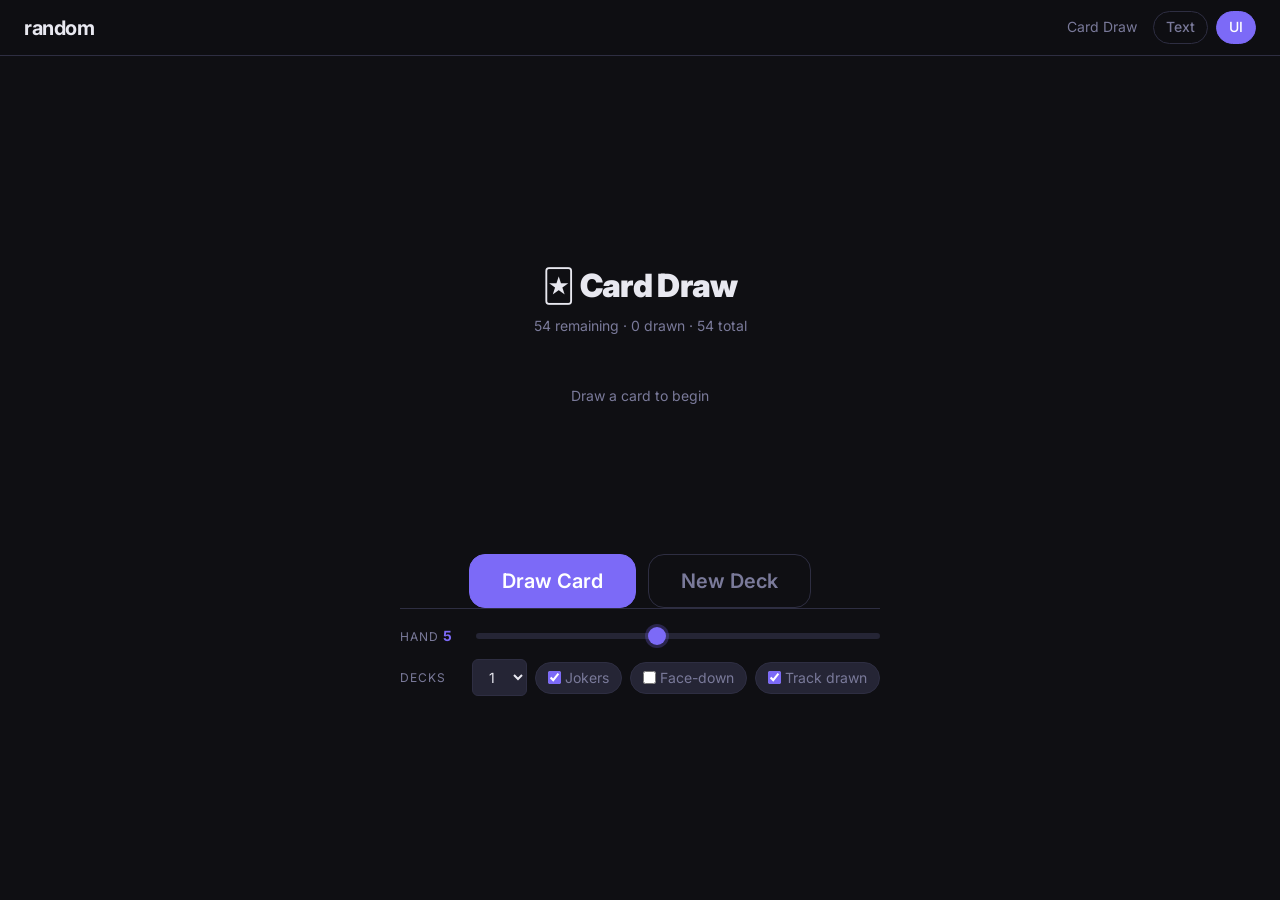
==== commit c4076d31: "fix(card): auto-clear hand on full, redesign options panel Agent-Logs-Url: https://github.com/hoangk" ====
--- a/card/ui/index.html
+++ b/card/ui/index.html
@@ -140,61 +140,77 @@
 
     .deck-info { font-size: var(--font-size-sm); color: var(--color-text-muted); text-align: center; }
 
-    /* ---- Options card ---- */
-    .options-card {
-      background: var(--color-surface);
-      border: 1px solid var(--color-border);
-      border-radius: var(--radius-lg);
-      padding: var(--space-5) var(--space-6);
+    /* ---- Settings bar ---- */
+    .settings-bar {
       width: 100%;
       max-width: 480px;
       display: flex;
       flex-direction: column;
-      gap: var(--space-4);
-    }
-
-    .options-label {
+      gap: var(--space-3);
+      padding-top: var(--space-4);
+      border-top: 1px solid var(--color-border);
+    }
+
+    .settings-row {
+      display: flex;
+      align-items: center;
+      gap: var(--space-3);
+    }
+
+    .set-label {
       font-size: var(--font-size-xs);
       text-transform: uppercase;
       letter-spacing: 0.08em;
       color: var(--color-text-muted);
-      margin-bottom: var(--space-1);
-    }
-
-    .options-grid {
-      display: grid;
-      grid-template-columns: 1fr 1fr;
-      gap: var(--space-3) var(--space-6);
-    }
-
-    .opt-row {
-      display: flex;
+      white-space: nowrap;
+      min-width: 64px;
+    }
+
+    .set-label b {
+      color: var(--color-accent);
+      font-size: var(--font-size-sm);
+      text-transform: none;
+      letter-spacing: 0;
+    }
+
+    .settings-row input[type="range"] { flex: 1; }
+
+    .settings-chips {
+      display: flex;
+      flex-wrap: wrap;
       align-items: center;
       gap: var(--space-2);
+    }
+
+    .chip {
+      display: inline-flex;
+      align-items: center;
+      gap: var(--space-1);
       font-size: var(--font-size-sm);
-    }
-
-    .opt-row label { color: var(--color-text-muted); white-space: nowrap; }
-
-    .hand-size-row {
-      display: flex;
-      align-items: center;
-      gap: var(--space-3);
-    }
-    .hand-size-row input[type="range"] { flex: 1; }
-    .hand-size-row span {
-      font-size: var(--font-size-sm);
-      color: var(--color-accent);
-      font-weight: 700;
-      width: 24px;
-      text-align: center;
+      color: var(--color-text-muted);
+      background: var(--color-surface-2);
+      border: 1px solid var(--color-border);
+      border-radius: var(--radius-full);
+      padding: var(--space-1) var(--space-3);
+      cursor: pointer;
+      transition: border-color 0.2s, color 0.2s;
+      user-select: none;
+    }
+
+    .chip:hover {
+      border-color: var(--color-accent);
+      color: var(--color-text);
+    }
+
+    .chip input[type="checkbox"] {
+      width: 13px;
+      height: 13px;
     }
 
     .options-note {
       font-size: var(--font-size-xs);
       color: var(--color-text-muted);
-      border-top: 1px solid var(--color-border);
-      padding-top: var(--space-3);
+      display: none;
     }
   </style>
 </head>
@@ -226,47 +242,34 @@
       <button id="resetBtn" class="btn btn-ghost btn-large">New Deck</button>
     </div>
 
-    <!-- Options -->
-    <div class="options-card animate-reveal">
-
-      <div>
-        <div class="options-label">Hand size (max cards)</div>
-        <div class="hand-size-row" style="margin-top:var(--space-2);">
-          <input type="range" id="handSizeSlider" min="1" max="10" value="5">
-          <span id="handSizeVal">5</span>
-        </div>
+    <!-- Settings -->
+    <div class="settings-bar animate-reveal">
+
+      <div class="settings-row">
+        <label class="set-label" for="handSizeSlider">Hand&nbsp;<b id="handSizeVal" aria-live="polite">5</b></label>
+        <input type="range" id="handSizeSlider" min="1" max="10" value="5" aria-label="Hand size">
       </div>
 
-      <div>
-        <div class="options-label">Deck options</div>
-        <div class="options-grid" style="margin-top:var(--space-3);">
-
-          <div class="opt-row">
-            <label>Decks:</label>
-            <select id="deckCount" style="width:72px;">
-              <option value="1" selected>1</option>
-              <option value="2">2</option>
-              <option value="3">3</option>
-              <option value="4">4</option>
-            </select>
-          </div>
-
-          <label class="opt-row" style="cursor:pointer;">
-            <input type="checkbox" id="chkJokers" checked>
-            <span>Include Jokers</span>
-          </label>
-
-          <label class="opt-row" style="cursor:pointer;">
-            <input type="checkbox" id="chkReveal">
-            <span>Face-down draw</span>
-          </label>
-
-          <label class="opt-row" style="cursor:pointer;">
-            <input type="checkbox" id="chkTrack" checked>
-            <span>Track drawn cards</span>
-          </label>
-
-        </div>
+      <div class="settings-row settings-chips">
+        <span class="set-label">Decks</span>
+        <select id="deckCount">
+          <option value="1" selected>1</option>
+          <option value="2">2</option>
+          <option value="3">3</option>
+          <option value="4">4</option>
+        </select>
+        <label class="chip">
+          <input type="checkbox" id="chkJokers" checked>
+          Jokers
+        </label>
+        <label class="chip">
+          <input type="checkbox" id="chkReveal">
+          Face-down
+        </label>
+        <label class="chip">
+          <input type="checkbox" id="chkTrack" checked>
+          Track drawn
+        </label>
       </div>
 
       <div class="options-note" id="optionsNote"></div>
@@ -294,7 +297,6 @@
     let deck         = [];
     let hand         = [];
     let drawnLog     = []; // tracks all cards drawn from current deck build
-    let mode         = 'draw'; // 'draw' | 'newhand'
     let faceDownCard = null;   // pending face-down card to flip
 
     // Options
@@ -348,7 +350,6 @@
       hand        = [];
       drawnLog    = [];
       faceDownCard = null;
-      mode        = 'draw';
       renderHand();
       setLastDrawn('', '');
       updateUI();
@@ -456,19 +457,12 @@
       updateOptionsNote();
 
       if (deck.length === 0 && !faceDownCard) {
-        mode = 'draw';
         drawBtn.textContent = 'Deck empty';
         drawBtn.disabled = true;
       } else if (faceDownCard) {
-        mode = 'flip';
         drawBtn.textContent = 'Flip Card';
         drawBtn.disabled = false;
-      } else if (hand.length >= maxHand) {
-        mode = 'newhand';
-        drawBtn.textContent = 'Clear Hand';
-        drawBtn.disabled = false;
       } else {
-        mode = 'draw';
         drawBtn.textContent = 'Draw Card';
         drawBtn.disabled = false;
       }
@@ -483,16 +477,8 @@
     }
 
     /* ---- Draw logic ---- */
-    // Single click handler — mode decides what happens
     drawBtn.addEventListener('click', () => {
-      if (mode === 'newhand') {
-        hand        = [];
-        faceDownCard = null;
-        mode        = 'draw';
-        renderHand();
-        setLastDrawn('', '');
-        updateUI();
-      } else if (mode === 'flip') {
+      if (faceDownCard) {
         revealCard();
       } else {
         drawCard();
@@ -501,6 +487,11 @@
 
     function drawCard() {
       if (deck.length === 0) return;
+
+      // Auto-clear hand when it reaches maxHand so the display never goes blank unexpectedly
+      if (hand.length >= maxHand) {
+        hand = [];
+      }
 
       const card = deck.pop();
       if (trackDrawn) drawnLog.push(card);
